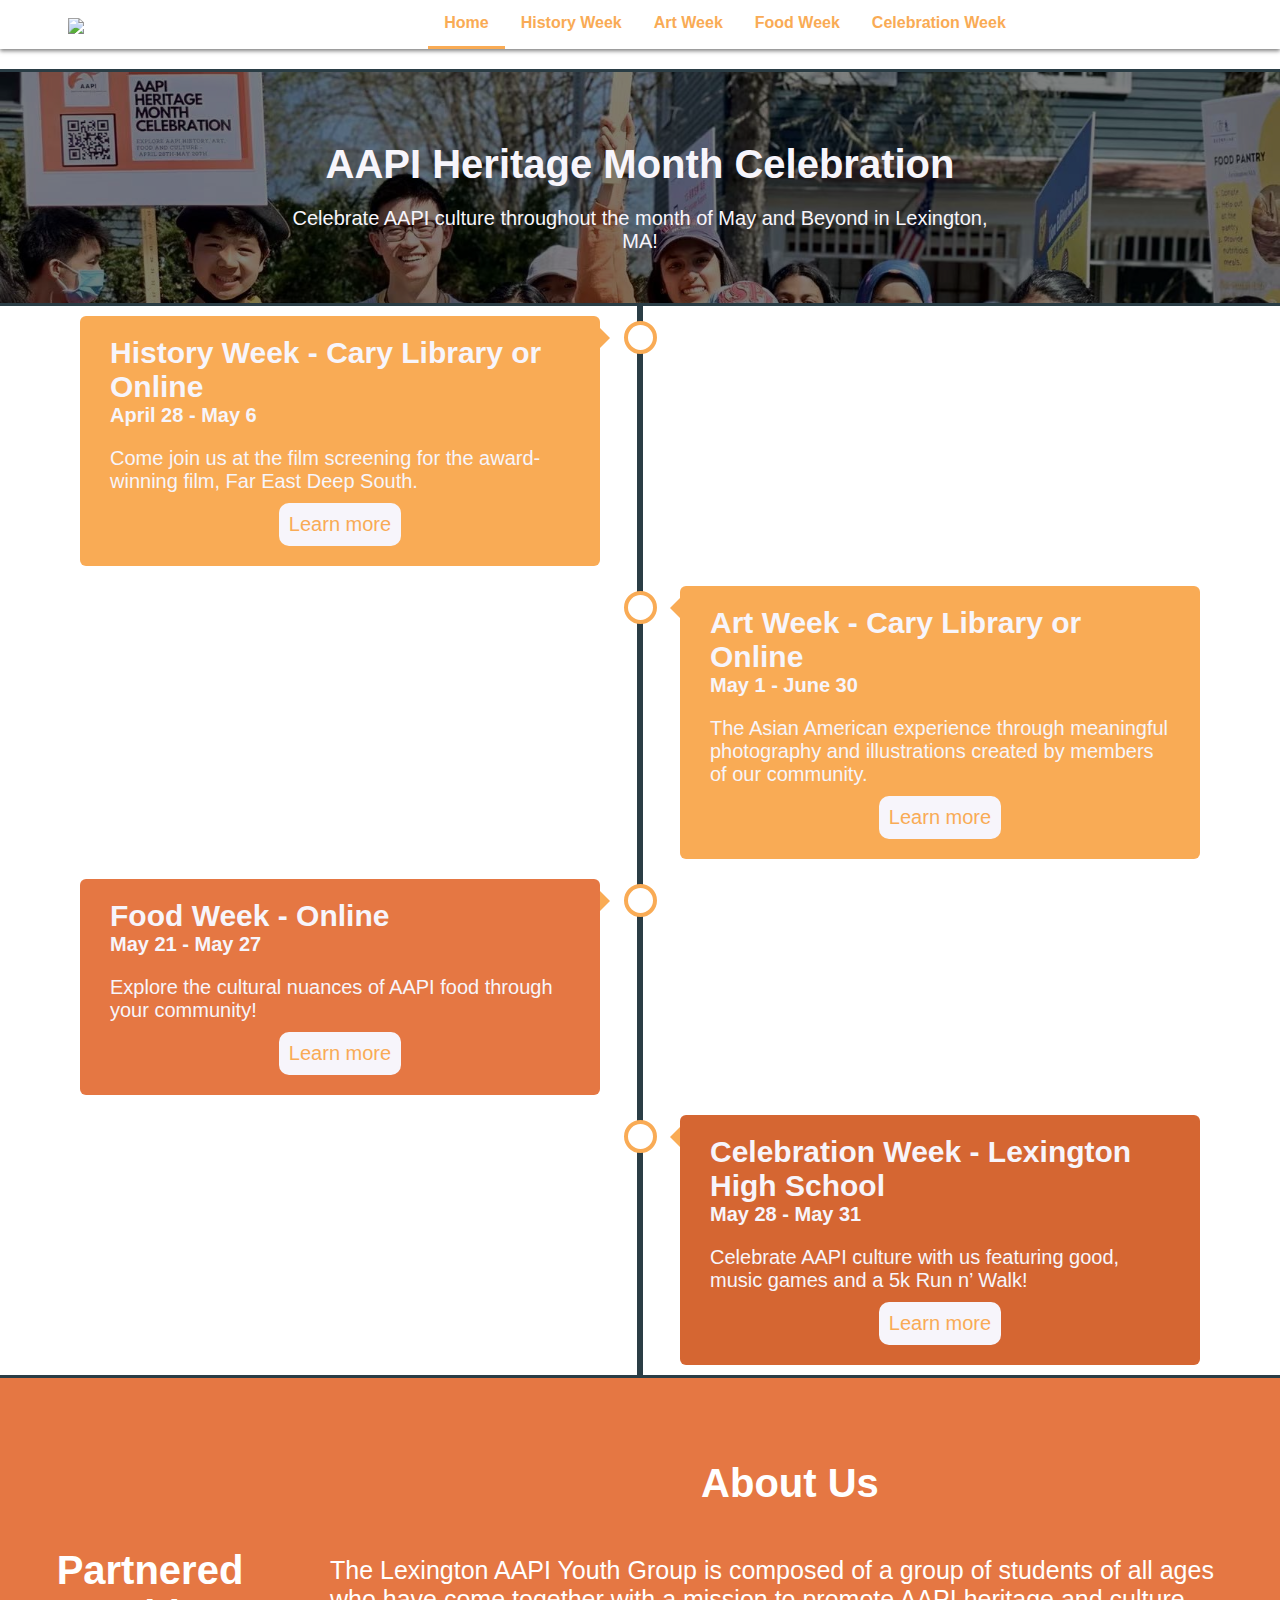
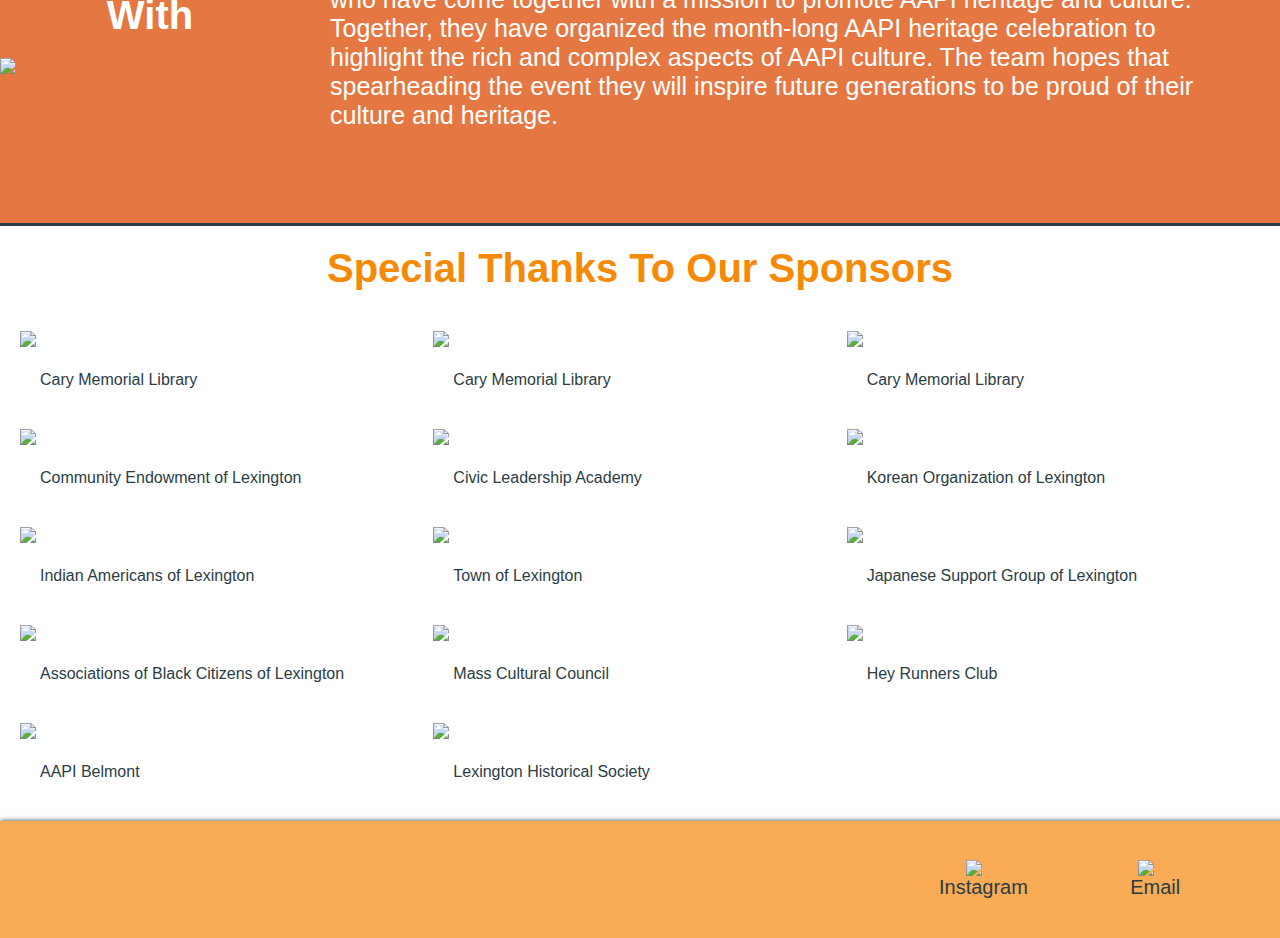
==== index.html @ ed6c02d0 "Start of cultural banner" ====
<!DOCTYPE html>
<html lang="en">
<head>
    <meta charset="UTF-8" />
    <meta http-equiv="X-UA-Compatible" content="IE=edge" />
    <meta name="viewport" content="width=device-width, initial-scale=1.0" />
    <link href="//fonts.googleapis.com/css?family=Lato:400,300,300italic,700,400italic,700italic&amp;subset=latin,latin-ext" rel="stylesheet" type="text/css">
    <link href='https://fonts.googleapis.com/css?family=Roboto' rel=’stylesheet’/>
    <link rel="icon" type="image/png" sizes="16x16" href="images/favicon.ico">
    <link rel="stylesheet" href="css/navbar.css" />
    <link rel="stylesheet" href="css/main.css" />
    <link rel="stylesheet" href="css/timeline.css" />
    <link rel="stylesheet" href="css/footer.css" />
    <link rel="stylesheet" href="css/root.css" />
    <title>AAPI Lexington Heritage</title>
</head>
<body>
    <!-- Navbar -->
    <div class="navbar_wrapper">
        <header class="navbar">
            <h3 class="navbar_title"><a href="index.html"><img src="images/logo.png" class="logo"></a></h3>
            <nav>
                <div class="mobile_icon container" onclick="openMobileMenu(this)">
                    <div class="bar1"></div>
                    <div class="bar2"></div>
                    <div class="bar3"></div>
                </div>
                
                <aside id="mobile_menu">
                    <div class="icon change" onclick="closeMobileMenu(this)">
                        <div class="bar1"></div>
                        <div class="bar2"></div>
                        <div class="bar3"></div>
                    </div>
                    <div class="mobile_wrapper">
                        <li class="active navbar_item navbar_link mobile_navbar_link">
                            <a href="index.html">Home</a>
                        </li>
                        <li class="navbar_item navbar_link mobile_navbar_link">
                            <a href="history_week.html">History Week</a>
                        </li>
                        <li class="navbar_item navbar_link mobile_navbar_link">
                            <a href="art_week.html">Art Week</a>
                        </li>
                        <li class="navbar_item navbar_link mobile_navbar_link">
                            <a href="food_week.html">Food Week</a>
                        </li>
                        <li class="navbar_item navbar_link mobile_navbar_link">
                            <a href="celebration_week.html">Celebration Week</a>
                        </li>
                </div>
                </aside>

                <ul class="navbar_links_list">
                    <li class="active navbar_item navbar_link">
                        <a href="index.html">Home</a>
                    </li>
                    <li class="navbar_item navbar_link">
                        <a href="history_week.html">History Week</a>
                    </li>
                    <li class="navbar_item navbar_link">
                        <a href="art_week.html">Art Week</a>
                    </li>
                    <li class="navbar_item navbar_link">
                        <a href="food_week.html">Food Week</a>
                    </li>
                    <li class="navbar_item navbar_link">
                        <a href="celebration_week.html">Celebration Week</a>
                    </li>
                </ul> 
            </nav>
        </header>
    </div>

    <!-- Main Title -->
    <div class="main_wrapper banner">
        <div class="background">
            <div class="main_blurb blurb">
                <h1 class="header">AAPI Heritage Month Celebration</h1>
                <p class="subheader">Celebrate AAPI culture throughout the month of May and Beyond in Lexington, MA!</p>
            </div>
        </div>
    </div>

    <!-- Timeline Section -->
    <div class = "body_wrapper wrapper">
        <div class="timeline">
            <div class="timeline_container left">
                <div class="content box_1">
                    <!-- <img src="./images/far_eat_deep_south.jpeg" width="100px" style="align-self: center;"> -->
                    <div class="timeline_header">
                        <h2>History Week - Cary Library or Online</h2>
                        <h4>April 28 - May 6</h4>
                    </div>
                    <p>Come join us at the film screening for the award-winning film, Far East Deep South.</p>
                    <a class="learn_more" href="history_week.html">Learn more</a>
                </div>
            </div>
            <div class="timeline_container right">
                <div class="content box_2">
                    <div class="timeline_header">
                        <h2>Art Week - Cary Library or Online</h2>
                        <h4>May 1 - June 30</h4>
                    </div>
                    <p>The Asian American experience through meaningful photography and illustrations created by members of our community.</p>
                    <a class="learn_more" href="art_week.html">Learn more</a>
                </div>
            </div>
            <div class="timeline_container left">
                <div class="content box_3">
                    <div class="timeline_header">
                        <h2>Food Week - Online</h2>
                        <h4>May 21 - May 27</h4>
                    </div>
                    <p>Explore the cultural nuances of AAPI food through your community!</p>
                    <a class="learn_more" href="food_week.html">Learn more</a>
                </div>
            </div>
            <div class="timeline_container right">
                <div class="content box_4">
                    <div class="timeline_header">
                        <h2>Celebration Week - Lexington High School</h2>
                        <h4>May 28 - May 31</h4>
                    </div>
                    <p>Celebrate AAPI culture with us featuring good, music games and a 5k Run n’ Walk!</p>
                    <a class="learn_more" href="celebration_week.html">Learn more</a>
                </div>
            </div>
        </div>
    </div>

    <!-- About Us -->
    <div class="about_row banner">
        <div class="summary_description_wrapper wrapper">
            <h1 class="header">Partnered With</h1>
            <img src="images/Sponsors/CAAL-logo.jpg" class="about_image">
        </div>
        <div class="full_width summary_description_wrapper wrapper">
            <h1 class="header">About Us</h1>
            <p class="about_description">
                The Lexington AAPI Youth Group is composed of a group of students of all ages who have come together with a mission to promote AAPI heritage and culture. 
                Together, they have organized the month-long AAPI heritage celebration to highlight the rich and complex aspects of AAPI culture. 
                The team hopes that spearheading the event they will inspire future generations to be proud of their culture and heritage.
            </p>
        </div>
    </div>

    <!-- Sponsors -->
    <div class="sponsor_row">
        <h1 class="header">Special Thanks To Our Sponsors</h1>
        <div class = "sponsors photo_wrapper wrapper">
            <div class="sponsor_wrapper">
                <img src="images/Sponsors/cary.png" style="width: 100px;" class="logo">
                <p class="sponsor_description">
                    Cary Memorial Library
                </p>
            </div>
            <div class="sponsor_wrapper">
                <img src="images/Sponsors/BCPA.jpg" style="width: 100px;" class="logo">
                <p class="sponsor_description">
                    Cary Memorial Library
                </p>
            </div>
            <div class="sponsor_wrapper">
                <img src="images/Sponsors/ASU.jpg" style="width: 100px;" class="logo">
                <p class="sponsor_description">
                    Cary Memorial Library
                </p>
            </div>
            <div class="sponsor_wrapper">
                <img src="images/Sponsors/CEL_Main_Horiz.png" style="width: 100px;" class="logo">
                <p class="sponsor_description">
                    Community Endowment of Lexington
                </p>
            </div>
            <div class="sponsor_wrapper">
                <img src="images/Sponsors/CLA logo.png" style="width: 100px;" class="logo">
                <p class="sponsor_description">
                    Civic Leadership Academy
                </p>
            </div>
            <div class="sponsor_wrapper">
                <img src="images/Sponsors/KOLex.jpg" style="width: 100px;" class="logo">
                <p class="sponsor_description">
                    Korean Organization of Lexington
                </p>
            </div>
            <div class="sponsor_wrapper">
                <img src="images/Sponsors/IAL.jpeg" style="width: 100px;" class="logo">
                <p class="sponsor_description">
                    Indian Americans of Lexington
                </p>
            </div>
            <div class="sponsor_wrapper">
                <img src="images/Sponsors/Town of Lexington.png" style="width: 100px;" class="logo">
                <p class="sponsor_description">
                    Town of Lexington
                </p>
            </div>
            <div class="sponsor_wrapper">
                <img src="images/Sponsors/JPLex.jpg" style="width: 100px;" class="logo">
                <p class="sponsor_description">
                    Japanese Support Group of Lexington
                </p>
            </div>
            <div class="sponsor_wrapper">
                <img src="images/Sponsors/ABL.jpg" style="width: 100px;" class="logo">
                <p class="sponsor_description">
                    Associations of Black Citizens of Lexington
                </p>
            </div>
            <div class="sponsor_wrapper">
                <img src="images/Sponsors/MCC_Logo.png" style="width: 100px;" class="logo">
                <p class="sponsor_description">
                    Mass Cultural Council
                </p>
            </div>
            <div class="sponsor_wrapper">
                <img src="images/Sponsors/Hey_Runners.jpg" style="width: 100px;" class="logo">
                <p class="sponsor_description">
                    Hey Runners Club
                </p>
            </div>
            <div class="sponsor_wrapper">
                <img src="images/Sponsors/Belmont_AAPI.png" style="width: 100px;" class="logo">
                <p class="sponsor_description">
                    AAPI Belmont
                </p>
            </div>
            <div class="sponsor_wrapper">
                <img src="images/Sponsors/Lex_Historical_Society.png" style="width: 100px;" class="logo">
                <p class="sponsor_description">
                    Lexington Historical Society
                </p>
            </div>
        </div>
    </div>

    <!-- Footer -->
    <div class="footer">
        <a href="mailto:aapi2022lexington@gmail.com" target="__blank" class="footer_link email">
            <img src="images/Footer/email.png" style="width: 35px;" class="logo">
            <p class="subheader">Email</p>
        </a>
        <a href="https://www.instagram.com/aapiheritagemonthcelebration/" target="__blank" class="footer_link instagram">
            <img src="images/Footer/instagram.png" style="width: 35px;" class="logo">
            <p class="subheader">Instagram</p>
        </a>
        <p></p>
    </div>

    <p hidden>
        <script type="text/javascript" id="clustrmaps" src="//clustrmaps.com/map_v2.js?d=5m720Sv1Zh-HLRKKQpik4gZkCFPe6Sa7ff13-BRKMBs&cl=ffffff&w=a"></script>
    </p>
</body>
<script>
    function openMobileMenu(x) {
        document.getElementById("mobile_menu").style.opacity = 100;
        document.getElementById("mobile_menu").style.top = 0;
    }

    function closeMobileMenu(x) {
        document.getElementById("mobile_menu").style.opacity = 0;
        document.getElementById("mobile_menu").style.top = "-100%";
    }
</script>
</html>
---- css/navbar.css ----
.clustrmaps-map-control {
    display: none;
}

/* General Formatting */
* {
    margin: 0;
    padding: 0;
    box-sizing: border-box;
    font-family: 'Roboto', sans-serif;
}
a {
    text-decoration: none;
}
li {
    list-style: none;
}

/* Navbar CSS */
.navbar_wrapper {
    display: grid;
    width: 100%;
    grid-template-columns: 1fr 20fr 1fr;
    background-color: white;
    box-shadow: 0 2px 4px 0 rgba(0, 0, 0, 0.5);
    
    margin-bottom: 20px;
}

.navbar {
    position: relative;
    grid-column: 2;
    display: flex;
    flex-direction: row;
    justify-content: space-between;
    align-items: center;
    
    box-sizing: content-box;
    padding: 0;
    text-align: center;
    width: 100%;   
}

.navbar_links_list {
    display: block;
    list-style-type: none;
}
.navbar_link {
    display: inline-block;
    padding: 0px 20px;
}
.navbar_link a {
    transition: all 0.3s ease 0s;

    float: left;
    color: var(--orange_2);
    text-align: center;
    padding: 14px 16px;
    text-decoration: none;
    font-size: 1em;
    font-weight: bold;
}
.navbar_link a:hover {
    color: var(--logo_orange);
    text-decoration: underline;
    font-size: 1.01em;
}
.active a {
    border-bottom: 3px solid var(--orange_2);
    font-weight: bolder;
}

.navbar_item {
    display: inline;
}
.navbar_title {
    display: inline-block;
    margin-bottom: 0;
    font-size: 4ch;
    font-weight: 300;
    font-size: 1.75em;

    cursor: pointer;

    color: #003459;
}
.logo {
    width: var(--logo_size);
    /* height: var(--logo_size); */
}
.navbar_title a {
    text-decoration: none;
    color: var(--text_color);
    align-self: center;
    margin-left: 10px;
}

/* Creating Mobile Menu UI */
#mobile_menu {
    display: grid;
    justify-content: center;
    align-items: center;
    position: fixed;
    z-index: 998;
    width: 100%;
    min-height: 100%;
    background: var(--logo_orange);
    top: 0;
    left: 0;
    transition: 0.3s ease-in-out;

    opacity: 0;
    top: -100%;
}
.mobile_wrapper {
    display: flex;
    flex-direction: column;
}
.mobile_navbar_link a {
    color: var(--white);
    width: 100%;

    font-size: 1.5em;
    font-weight: 400;
    text-align: center;

    margin-top: 20px;
    margin-bottom: 20px;
}
.mobile_navbar_link a:hover {
    color: var(--orange_3);
    font-size: 1.52em;
}

.icon {
    position: absolute;
    top: 1.2rem;
    right: 1.5rem;
    background: transparent;
    font-size: 2rem;
    cursor: pointer;
    outline: none;
}
.nav {
    box-shadow: 0 2px 4px 0 rgba(0,0,0,.2);
  }
/* Creating mobile menu button UI */
.mobile_icon {
    display: none;
    z-index: 999;
}
.container {
    display: inline-block;
    cursor: pointer;
}
  
.bar1, .bar2, .bar3 {
    width: 35px;
    height: 5px;
    background-color: var(--dark);
    margin: 6px 0;
    transition: 0.4s;
}
  
.change .bar1 {
    -webkit-transform: rotate(-45deg) translate(-9px, 6px);
    transform: rotate(-45deg) translate(-9px, 6px);
}
  
.change .bar2 {opacity: 0;}
  
.change .bar3 {
    -webkit-transform: rotate(45deg) translate(-8px, -8px);
    transform: rotate(45deg) translate(-8px, -8px);
}

@media (min-width: 1051px) {
    .mobile_icon {
        display: none;
        position: absolute;
        top: 0;
        right: 0;
        transform: translate(-100%, 60%);
        font-size: 1.8rem;
        cursor: pointer;
    }
    #mobile_menu {
        display: none;
    }
}

@media (max-width: 1050px) {
    .navbar_links_list {
        display: none;
    }

    #mobile_menu {
        display: grid;
    }

    .navbar_title {
        font-size: 3ch;
    }
    .navbar {
        width: auto;
    }
}
---- css/main.css ----
.header {
    margin: 20px;
    text-align: center;
    font-size: var(--title_text);
}
.subheader {
    font-size: var(--subtitle_text);
}
.full_width {
    width: 100%;
}
.description {
    margin: 10px;
}
.blurb {
    grid-column: 2;
    padding: 50px;
    max-width: 800px;
    justify-self: center;
}
.banner {
    background-color: var(--logo_orange_2);
    border-top: 3px solid var(--dark);
    border-bottom: 3px solid var(--dark);
}

/* Main Body Information */
.main_wrapper {
    background-image: url('../images/parade.jpg');
    background-position: center center;
    background-repeat: no-repeat;
    background-attachment: fixed;
    background-size: cover;
}
.background {
    width: 100%;

    display: grid;
    grid-template-columns: 1fr 90%1fr;

    background-color: rgba(0, 0, 0, 0.5);
}
.main_blurb {
    color: var(--light);
    text-align: center;
    border-radius: 20px;
}
.main_image {
    grid-column: 2/3;
    max-width: 200px;
    max-height: fit-content;
    align-self: center;
}
.body_wrapper{
    background-image:url('./images/home_background.jpg');
    background-size: cover;
    font-size: 20px;
    grid-column: 2 / 4;
    width:100%;
}
@media screen and (max-width: 650px) {
    .main_wrapper {
        display: flex;
    }
    .main_blurb {
        font-size: 10px;
    }
    .blurb {
        padding: 10px;
        justify-self: center;
    }
}

/* About Us Section */
.about_row {
    display: flex;
    flex-direction: row;

    color: white;
}
.opacity_wrapper{
    width: 100%;
    background-color: rgba(255, 255, 255, 0.8);
}
.photo_wrapper{
    float:left;
    background-position: center;
    background-repeat: no-repeat;
    background-attachment:fixed;
    background-size:contain;
}
.summary_description_wrapper {
    display: flex;
    flex-direction: column;
    justify-content: center;

    min-height: 445px;
    align-items: center;
}
.about_description {
    font-size: 25px;
    margin: 30px;
}
.partnered_row {
    display: flex;
    flex-direction: row;
    justify-content: center;
}

/* Sponsor Section */
.sponsor_row {
    display: flex;
    flex-direction: column;
    color: var(--orange_1);
}
.sponsors {
    width: 100%;
    max-width: none;
    max-height: none;

    display: grid;
    grid-template-columns: 1fr 1fr 1fr;
    row-gap: 20px;
    padding: 20px;
}
.logo {
    justify-self: center;
    align-self: center;
}
.sponsor_description {
    margin: 20px;
    color: var(--dark);
}

.about_image {
    justify-self: center;
    width: 300px;
}

@media screen and (max-width: 850px) {
    .about_row {
        flex-direction: column;
    }
    .about_image {
        width: 80%;
    }
}
@media screen and (max-width: 650px) {
    .main_wrapper {
        display: flex;
        flex-direction: column;
    }
    .row_2 {
        flex-direction: column;
    }
    .sponsors {
        grid-template-columns: 1fr 1fr;
    }
}
---- css/timeline.css ----
/* Create timeline */
.timeline {
    position: relative;
    max-width: 1200px;
    margin: 0 auto;
    
}
.timeline::after {
    content: '';
    position: absolute;
    width: 6px;
    background-color: var(--dark);
    top: 0;
    bottom: 0;
    left: 50%;
    margin-left: -3px;
}
.timeline_container {
    padding: 10px 40px;
    position: relative;
    background-color: inherit;
    width: 50%;

    display: flex;
    flex-direction: row;
}
/* .timeline_img {
    width: ;
} */
.timeline_container::after {
    content: '';
    position: absolute;
    width: 25px;
    height: 25px;
    right: -17px;
    background-color: white;
    border: 4px solid var(--orange_2);
    top: 15px;
    border-radius: 50%;
    z-index: 1;
}
.timeline_container a:hover {
    color: var(--orange_1);
    text-decoration: underline;
    font-size: 1.01em;
}
.timeline_header {
    margin-bottom: 20px;
}

/* Placement of the contianer */
.left {
    left: 0;
}
.right {
    left: 50%;
}
.left::before {
    content: " ";
    height: 0;
    position: absolute;
    top: 22px;
    width: 0;
    z-index: 1;
    right: 30px;
    border: medium solid var(--orange_2);
    border-width: 10px 0 10px 10px;
    border-color: transparent transparent transparent var(--orange_2);
}
.right::before {
    content: " ";
    height: 0;
    position: absolute;
    top: 22px;
    width: 0;
    z-index: 1;
    left: 30px;
    border: medium solid var(--orange_2);
    border-width: 10px 10px 10px 0;
    border-color: transparent var(--orange_2) transparent transparent;
}
.right::after {
    left: -16px;
}

.content {
    display: flex;
    flex-direction: column;

    padding: 20px 30px;

    color: var(--light);

    position: relative;
    border-radius: 6px;
}
.learn_more {
    text-decoration: none;
    background-color: var(--light);
    color: var(--orange_2);
    
    margin-top: 10px;
    padding: 10px;
    border-radius: 10px;

    align-self: center;
    cursor: pointer;
}

/* Specific looks for each box */
.box_1 {
    background-color: rgba(249, 171, 85, 1);
}
.box_2 {
    background-color: var(--orange_2);
}
.box_3 {
    background-color: var(--logo_orange_2);
}
.box_4 {
    background-color: var(--logo_orange);
}

@media screen and (max-width: 650px) {
    /* Place the timelime to the left */
    .timeline::after {
        left: 31px;
    }
    
    /* Full-width containers */
    .timeline_container {
        width: 100%;
        padding-left: 70px;
        padding-right: 25px;
    }
    
    /* Make sure that all arrows are pointing leftwards */
    .timeline_container::before {
        left: 60px;
        border: medium solid var(--orange_2);
        border-width: 10px 10px 10px 0;
        border-color: transparent var(--orange_2) transparent transparent;
    }
  
    /* Make sure all circles are at the same spot */
    .left::after, .right::after {
        left: 15px;
    }
    
    /* Make all right containers behave like the left ones */
    .right {
        left: 0%;
    }
}
---- css/footer.css ----
.footer {
    display: grid;
    grid-template-columns: 5fr 1fr 1fr;

    box-shadow: 5px 5px 5px 5px var(--dark);

    padding: 39px;
    background-color: var(--orange_2);
}

.instagram {
    grid-column: 2/3;
    grid-row: 1;
}
.email {
    grid-column: 3/4;
    grid-row: 1;
}
.footer_link {
    display: flex;
    flex-direction: column;
    justify-content: center;
    align-items: center;

    text-decoration: none;
    color: var(--dark);
}

@media screen and (max-width: 650px) {
    .footer {
        flex-direction: column;
    }
}
---- css/root.css ----
:root {
    --white: white;
    --light: #F7F5FB;
    --dark: #2A3D45;
    --logo_orange: #D56632;
    --logo_orange_2: #E57743;
    --orange_1: #F58A07;
    --orange_2: #F9AB55;
    --orange_3: #ffeed4;
    --light-purple: #a99ae0;
    --seafoam: #80c8cb;
    --blue1: #8bbed6;
    --purple1: #6c49ad;
    --yellow1: #f5f3ad;
    --meat: #e9d1b7;

    --text_color: var(--orange_2);
    --text_color_hover: var(--orange_1);

    --text_color_2: var(--white);

    --title_text: 40px;
    --subtitle_text: 20px;
    --lg_text: 30px;
    --med_text: 25px;
    --small_text: 15px;
    
    --img_height: 435px; 

    --logo_size: 150px;
}
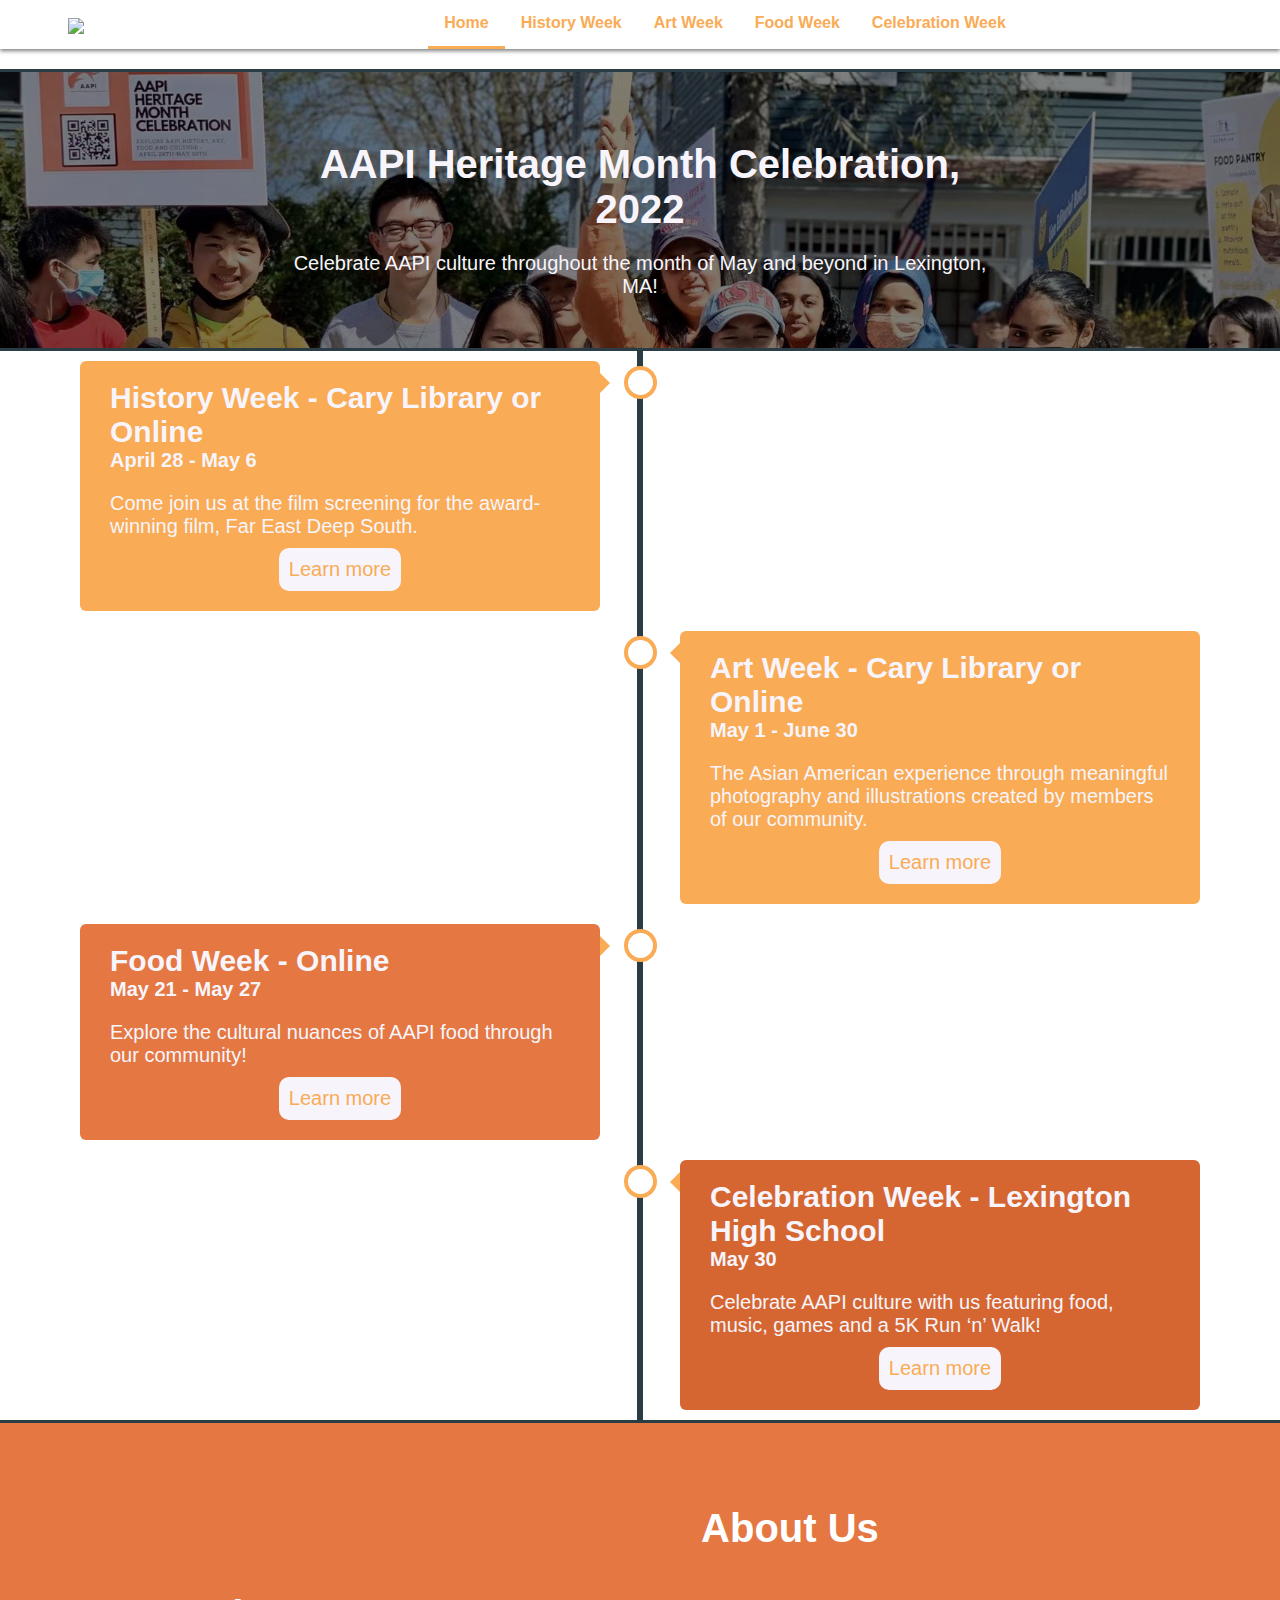
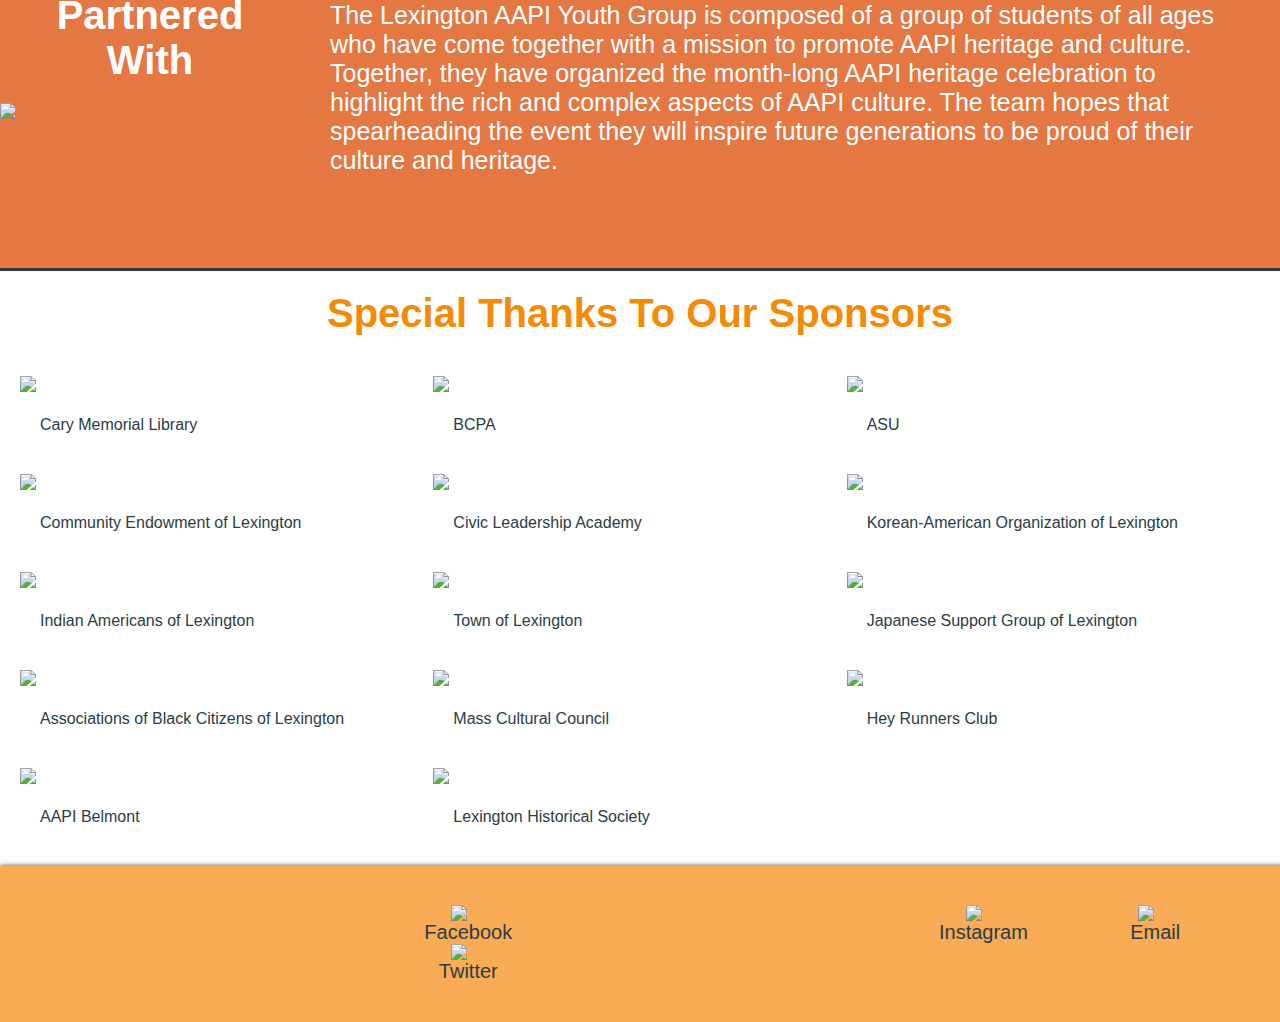
==== commit cf135423: "6/8/2022 Main page changes" ====
--- a/index.html
+++ b/index.html
@@ -76,8 +76,8 @@
     <div class="main_wrapper banner">
         <div class="background">
             <div class="main_blurb blurb">
-                <h1 class="header">AAPI Heritage Month Celebration</h1>
-                <p class="subheader">Celebrate AAPI culture throughout the month of May and Beyond in Lexington, MA!</p>
+                <h1 class="header">AAPI Heritage Month Celebration, 2022</h1>
+                <p class="subheader">Celebrate AAPI culture throughout the month of May and beyond in Lexington, MA!</p>
             </div>
         </div>
     </div>
@@ -112,7 +112,7 @@
                         <h2>Food Week - Online</h2>
                         <h4>May 21 - May 27</h4>
                     </div>
-                    <p>Explore the cultural nuances of AAPI food through your community!</p>
+                    <p>Explore the cultural nuances of AAPI food through our community!</p>
                     <a class="learn_more" href="food_week.html">Learn more</a>
                 </div>
             </div>
@@ -120,9 +120,9 @@
                 <div class="content box_4">
                     <div class="timeline_header">
                         <h2>Celebration Week - Lexington High School</h2>
-                        <h4>May 28 - May 31</h4>
-                    </div>
-                    <p>Celebrate AAPI culture with us featuring good, music games and a 5k Run n’ Walk!</p>
+                        <h4>May 30</h4>
+                    </div>
+                    <p>Celebrate AAPI culture with us featuring food, music, games and a 5K Run ‘n’ Walk!</p>
                     <a class="learn_more" href="celebration_week.html">Learn more</a>
                 </div>
             </div>
@@ -158,13 +158,13 @@
             <div class="sponsor_wrapper">
                 <img src="images/Sponsors/BCPA.jpg" style="width: 100px;" class="logo">
                 <p class="sponsor_description">
-                    Cary Memorial Library
+                    BCPA
                 </p>
             </div>
             <div class="sponsor_wrapper">
                 <img src="images/Sponsors/ASU.jpg" style="width: 100px;" class="logo">
                 <p class="sponsor_description">
-                    Cary Memorial Library
+                    ASU
                 </p>
             </div>
             <div class="sponsor_wrapper">
@@ -182,7 +182,7 @@
             <div class="sponsor_wrapper">
                 <img src="images/Sponsors/KOLex.jpg" style="width: 100px;" class="logo">
                 <p class="sponsor_description">
-                    Korean Organization of Lexington
+                    Korean-American Organization of Lexington
                 </p>
             </div>
             <div class="sponsor_wrapper">
@@ -238,15 +238,22 @@
 
     <!-- Footer -->
     <div class="footer">
+        <a href="https://www.instagram.com/aapiheritagemonthcelebration/" target="__blank" class="footer_link instagram">
+            <img src="images/Footer/instagram.png" style="width: 35px;" class="logo">
+            <p class="subheader">Instagram</p>
+        </a>
+        <a href="https://www.instagram.com/aapiheritagemonthcelebration/" target="__blank" class="footer_link facebook">
+            <img src="images/Footer/facebook.png" style="width: 35px;" class="logo">
+            <p class="subheader">Facebook</p>
+        </a>
+        <a href="https://www.instagram.com/aapiheritagemonthcelebration/" target="__blank" class="footer_link twitter">
+            <img src="images/Footer/twitter-sign.png" style="width: 35px;" class="logo">
+            <p class="subheader">Twitter</p>
+        </a>
         <a href="mailto:aapi2022lexington@gmail.com" target="__blank" class="footer_link email">
             <img src="images/Footer/email.png" style="width: 35px;" class="logo">
             <p class="subheader">Email</p>
         </a>
-        <a href="https://www.instagram.com/aapiheritagemonthcelebration/" target="__blank" class="footer_link instagram">
-            <img src="images/Footer/instagram.png" style="width: 35px;" class="logo">
-            <p class="subheader">Instagram</p>
-        </a>
-        <p></p>
     </div>
 
     <p hidden>
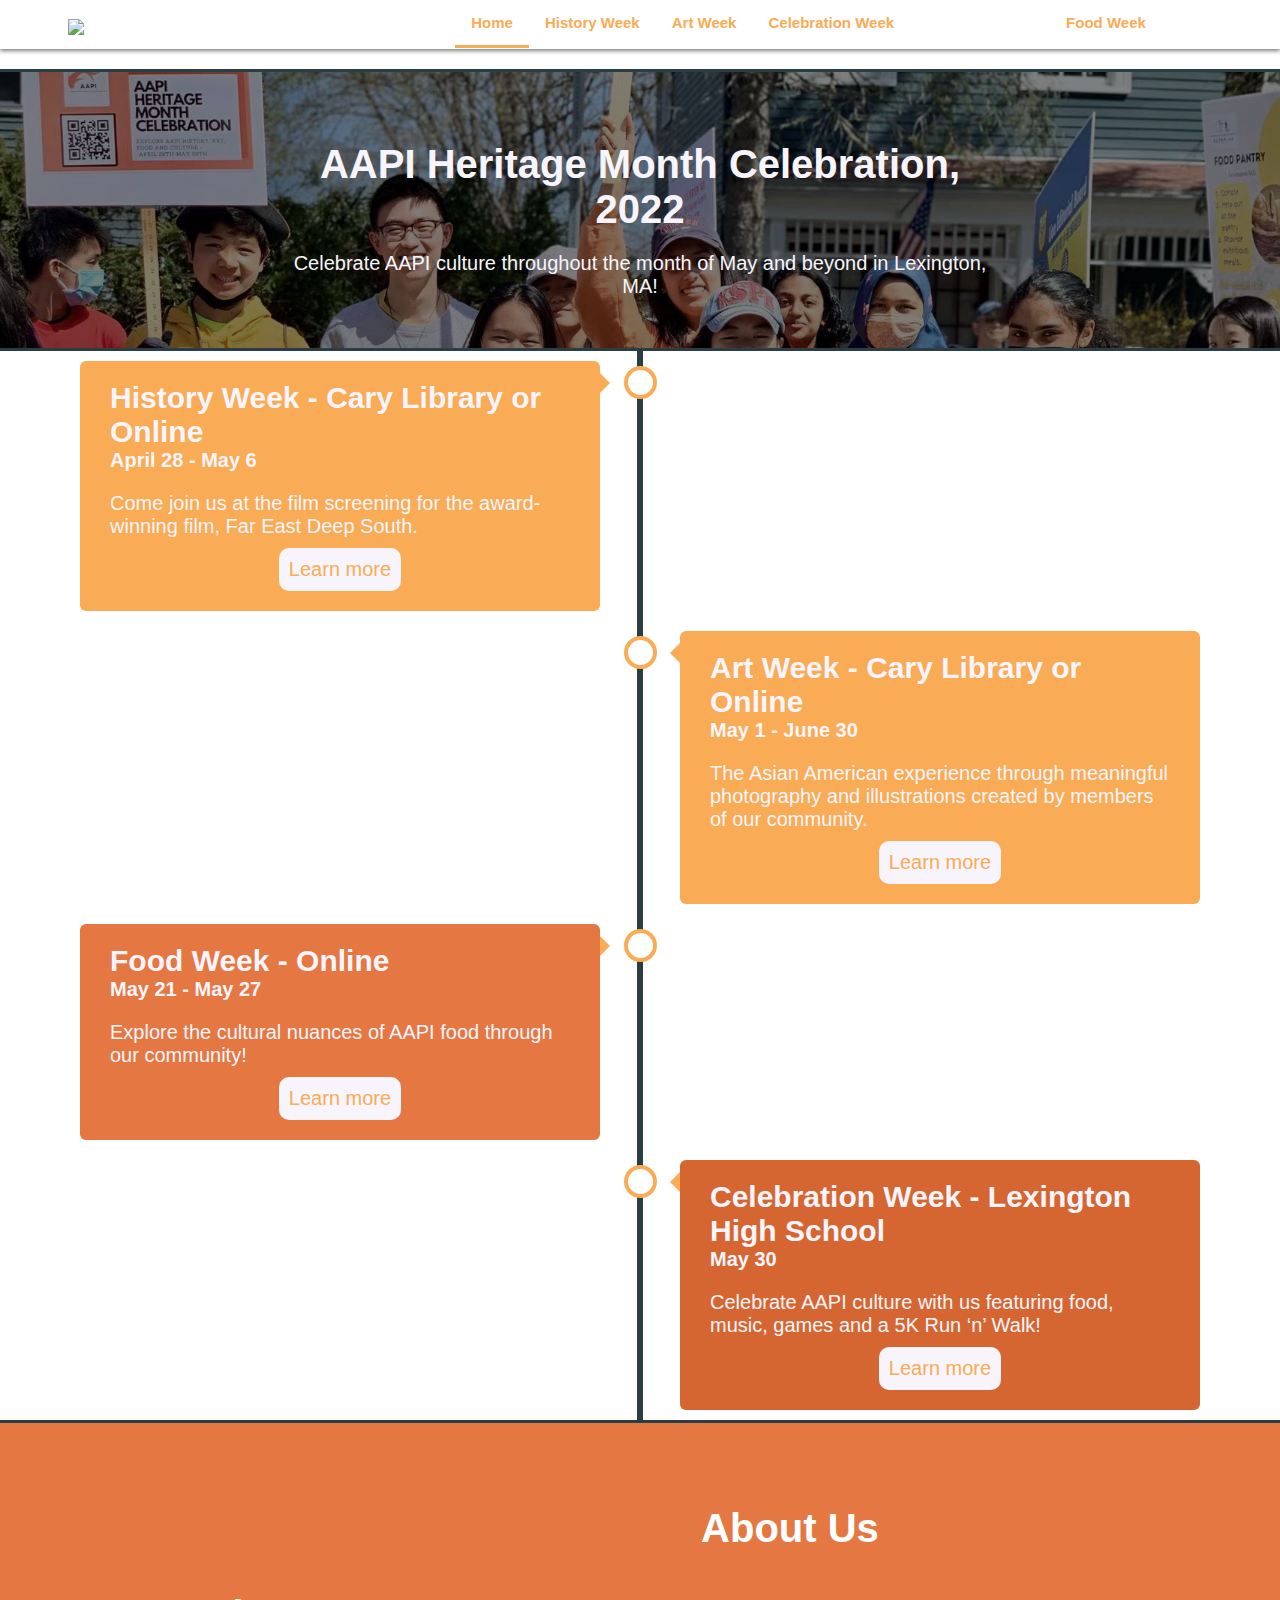
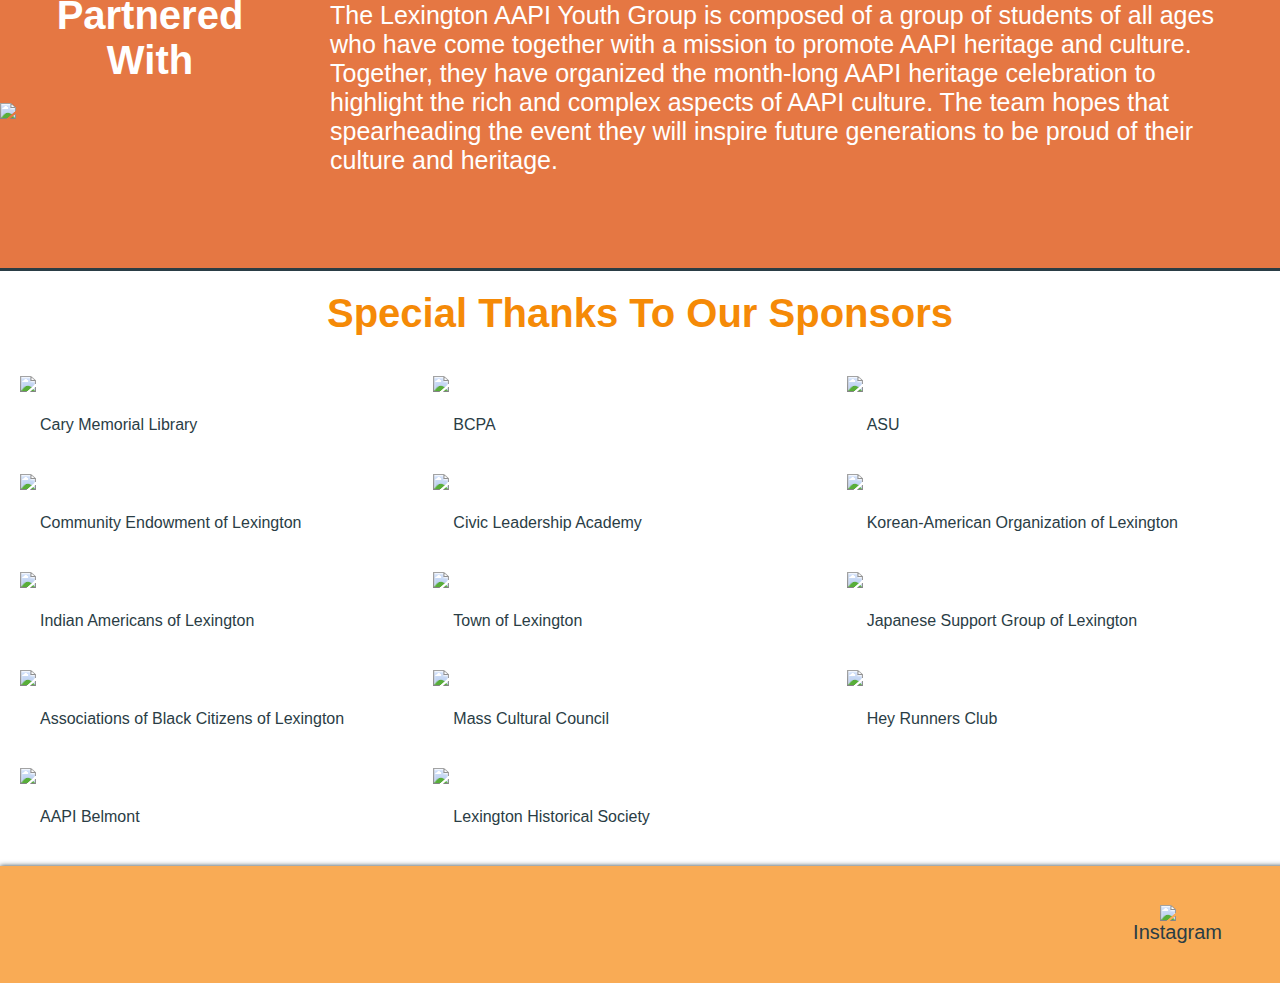
==== commit 5995a7df: "Adding dropdown" ====
--- a/index.html
+++ b/index.html
@@ -62,7 +62,13 @@
                         <a href="art_week.html">Art Week</a>
                     </li>
                     <li class="navbar_item navbar_link">
-                        <a href="food_week.html">Food Week</a>
+                        <div class="dropdown">
+                            <a href="food_week.html">Food Week</a>
+                            <div class="dropdown-content">
+                                <a href="#">Food Panel Discussion</a>
+                                <a href="#">Cookbook</a>
+                            </div>
+                        </div>
                     </li>
                     <li class="navbar_item navbar_link">
                         <a href="celebration_week.html">Celebration Week</a>
@@ -241,18 +247,6 @@
         <a href="https://www.instagram.com/aapiheritagemonthcelebration/" target="__blank" class="footer_link instagram">
             <img src="images/Footer/instagram.png" style="width: 35px;" class="logo">
             <p class="subheader">Instagram</p>
-        </a>
-        <a href="https://www.instagram.com/aapiheritagemonthcelebration/" target="__blank" class="footer_link facebook">
-            <img src="images/Footer/facebook.png" style="width: 35px;" class="logo">
-            <p class="subheader">Facebook</p>
-        </a>
-        <a href="https://www.instagram.com/aapiheritagemonthcelebration/" target="__blank" class="footer_link twitter">
-            <img src="images/Footer/twitter-sign.png" style="width: 35px;" class="logo">
-            <p class="subheader">Twitter</p>
-        </a>
-        <a href="mailto:aapi2022lexington@gmail.com" target="__blank" class="footer_link email">
-            <img src="images/Footer/email.png" style="width: 35px;" class="logo">
-            <p class="subheader">Email</p>
         </a>
     </div>
 
--- a/css/navbar.css
+++ b/css/navbar.css
@@ -57,13 +57,13 @@
     text-align: center;
     padding: 14px 16px;
     text-decoration: none;
-    font-size: 1em;
+    font-size: var(--small_text);
     font-weight: bold;
 }
 .navbar_link a:hover {
     color: var(--logo_orange);
     text-decoration: underline;
-    font-size: 1.01em;
+    font-size: 15.5px;
 }
 .active a {
     border-bottom: 3px solid var(--orange_2);
@@ -76,9 +76,8 @@
 .navbar_title {
     display: inline-block;
     margin-bottom: 0;
-    font-size: 4ch;
     font-weight: 300;
-    font-size: 1.75em;
+    font-size: var(--lg_text);
 
     cursor: pointer;
 
@@ -94,6 +93,21 @@
     align-self: center;
     margin-left: 10px;
 }
+
+/* Creating a dropdown menu */
+.dropdown {
+    position: relative;
+    display: inline-block;
+}
+.dropdown-content {
+    display: none;
+    position: absolute;
+    background-color: #f1f1f1;
+    min-width: 160px;
+    box-shadow: 0px 8px 16px 0px rgba(0,0,0,0.2);
+    z-index: 1;
+}
+.dropdown:hover .dropdown-content {display: block;}
 
 /* Creating Mobile Menu UI */
 #mobile_menu {
@@ -120,7 +134,7 @@
     color: var(--white);
     width: 100%;
 
-    font-size: 1.5em;
+    font-size: var(--med_text);
     font-weight: 400;
     text-align: center;
 
@@ -129,7 +143,7 @@
 }
 .mobile_navbar_link a:hover {
     color: var(--orange_3);
-    font-size: 1.52em;
+    font-size: 27px;
 }
 
 .icon {
@@ -137,7 +151,6 @@
     top: 1.2rem;
     right: 1.5rem;
     background: transparent;
-    font-size: 2rem;
     cursor: pointer;
     outline: none;
 }
@@ -181,7 +194,6 @@
         top: 0;
         right: 0;
         transform: translate(-100%, 60%);
-        font-size: 1.8rem;
         cursor: pointer;
     }
     #mobile_menu {
@@ -199,7 +211,7 @@
     }
 
     .navbar_title {
-        font-size: 3ch;
+        font-size: 12px;
     }
     .navbar {
         width: auto;
--- a/css/footer.css
+++ b/css/footer.css
@@ -1,6 +1,7 @@
 .footer {
     display: grid;
-    grid-template-columns: 5fr 1fr 1fr;
+    grid-template-columns: 5fr 1fr 1fr 1fr 1fr;
+    grid-gap: 15px;
 
     box-shadow: 5px 5px 5px 5px var(--dark);
 
@@ -9,11 +10,7 @@
 }
 
 .instagram {
-    grid-column: 2/3;
-    grid-row: 1;
-}
-.email {
-    grid-column: 3/4;
+    grid-column: 5/6;
     grid-row: 1;
 }
 .footer_link {
@@ -28,6 +25,11 @@
 
 @media screen and (max-width: 650px) {
     .footer {
-        flex-direction: column;
+        grid-template-columns: 1fr 1fr;
+    }
+    
+    .instagram {
+        grid-column: 2/3;
+        grid-row: auto;
     }
 }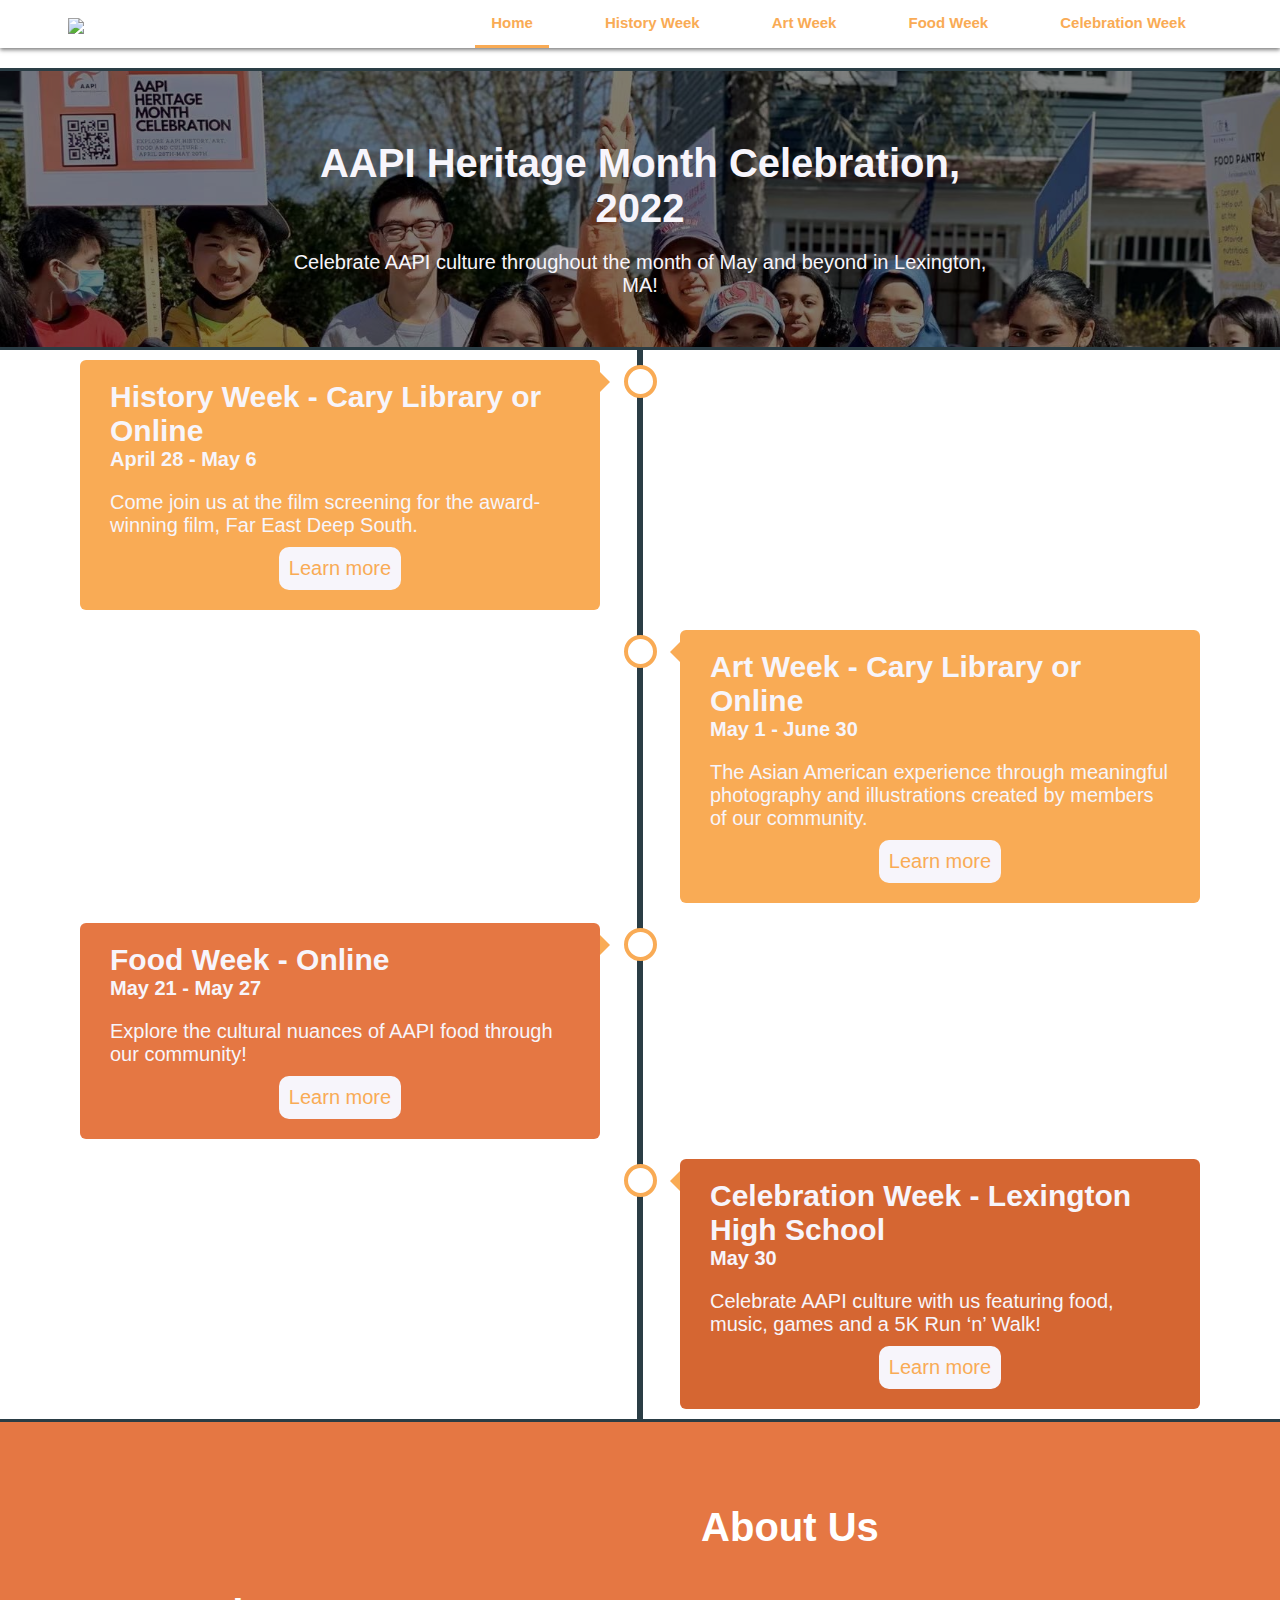
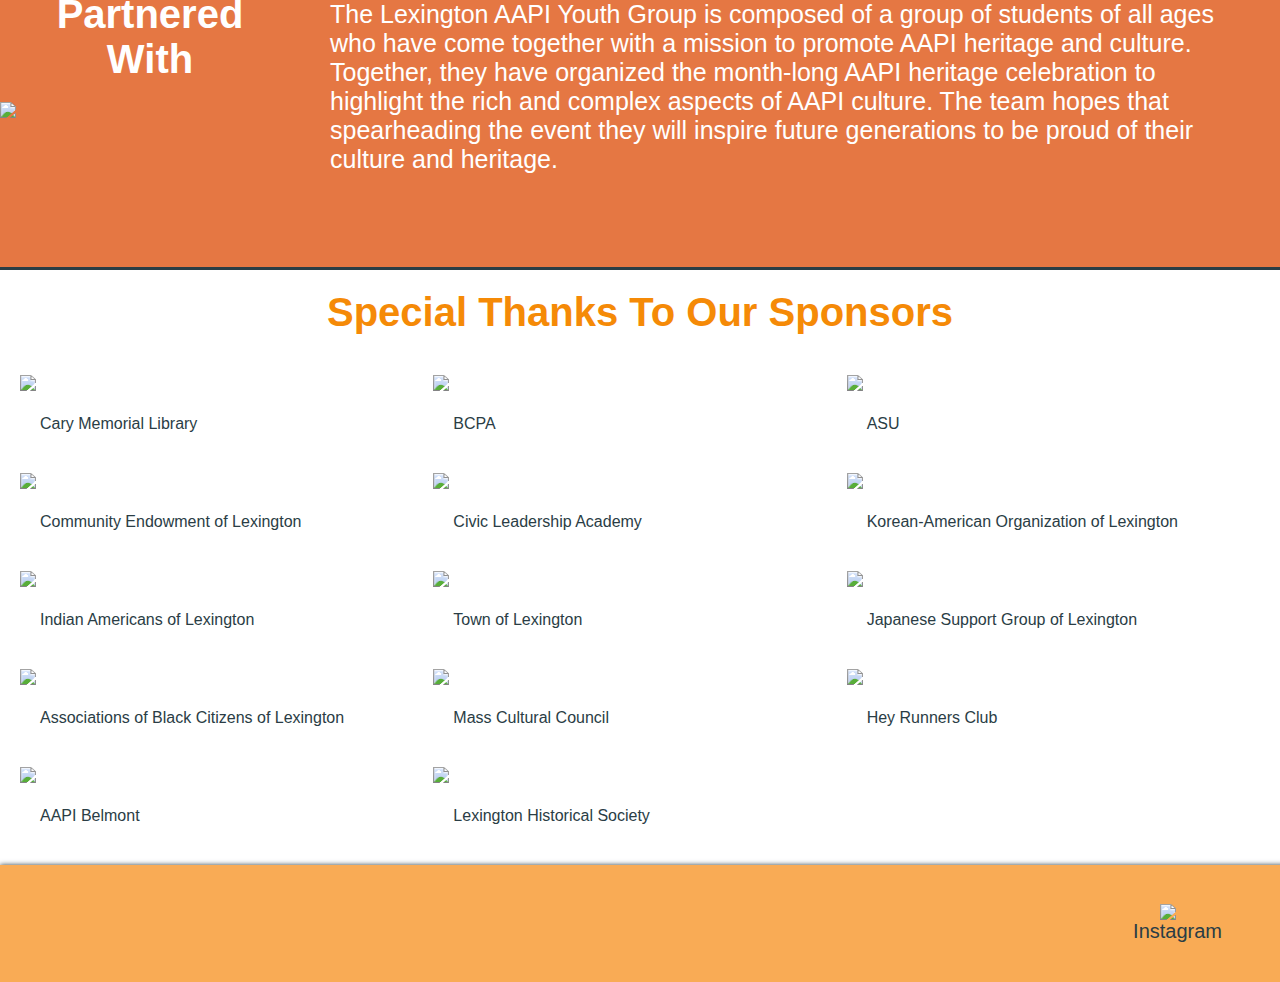
==== commit 0dc43d3f: "Changes to navigation" ====
--- a/index.html
+++ b/index.html
@@ -62,13 +62,7 @@
                         <a href="art_week.html">Art Week</a>
                     </li>
                     <li class="navbar_item navbar_link">
-                        <div class="dropdown">
-                            <a href="food_week.html">Food Week</a>
-                            <div class="dropdown-content">
-                                <a href="#">Food Panel Discussion</a>
-                                <a href="#">Cookbook</a>
-                            </div>
-                        </div>
+                        <a href="food_week.html">Food Week</a>
                     </li>
                     <li class="navbar_item navbar_link">
                         <a href="celebration_week.html">Celebration Week</a>
@@ -254,15 +248,5 @@
         <script type="text/javascript" id="clustrmaps" src="//clustrmaps.com/map_v2.js?d=5m720Sv1Zh-HLRKKQpik4gZkCFPe6Sa7ff13-BRKMBs&cl=ffffff&w=a"></script>
     </p>
 </body>
-<script>
-    function openMobileMenu(x) {
-        document.getElementById("mobile_menu").style.opacity = 100;
-        document.getElementById("mobile_menu").style.top = 0;
-    }
-
-    function closeMobileMenu(x) {
-        document.getElementById("mobile_menu").style.opacity = 0;
-        document.getElementById("mobile_menu").style.top = "-100%";
-    }
-</script>
+<script type='text/javascript' src='navigation.js'></script>
 </html>
--- a/css/navbar.css
+++ b/css/navbar.css
@@ -42,7 +42,8 @@
 }
 
 .navbar_links_list {
-    display: block;
+    display: flex;
+    flex-direction: row;
     list-style-type: none;
 }
 .navbar_link {
@@ -85,7 +86,6 @@
 }
 .logo {
     width: var(--logo_size);
-    /* height: var(--logo_size); */
 }
 .navbar_title a {
     text-decoration: none;
@@ -106,6 +106,7 @@
     min-width: 160px;
     box-shadow: 0px 8px 16px 0px rgba(0,0,0,0.2);
     z-index: 1;
+    top: 100%;
 }
 .dropdown:hover .dropdown-content {display: block;}
 
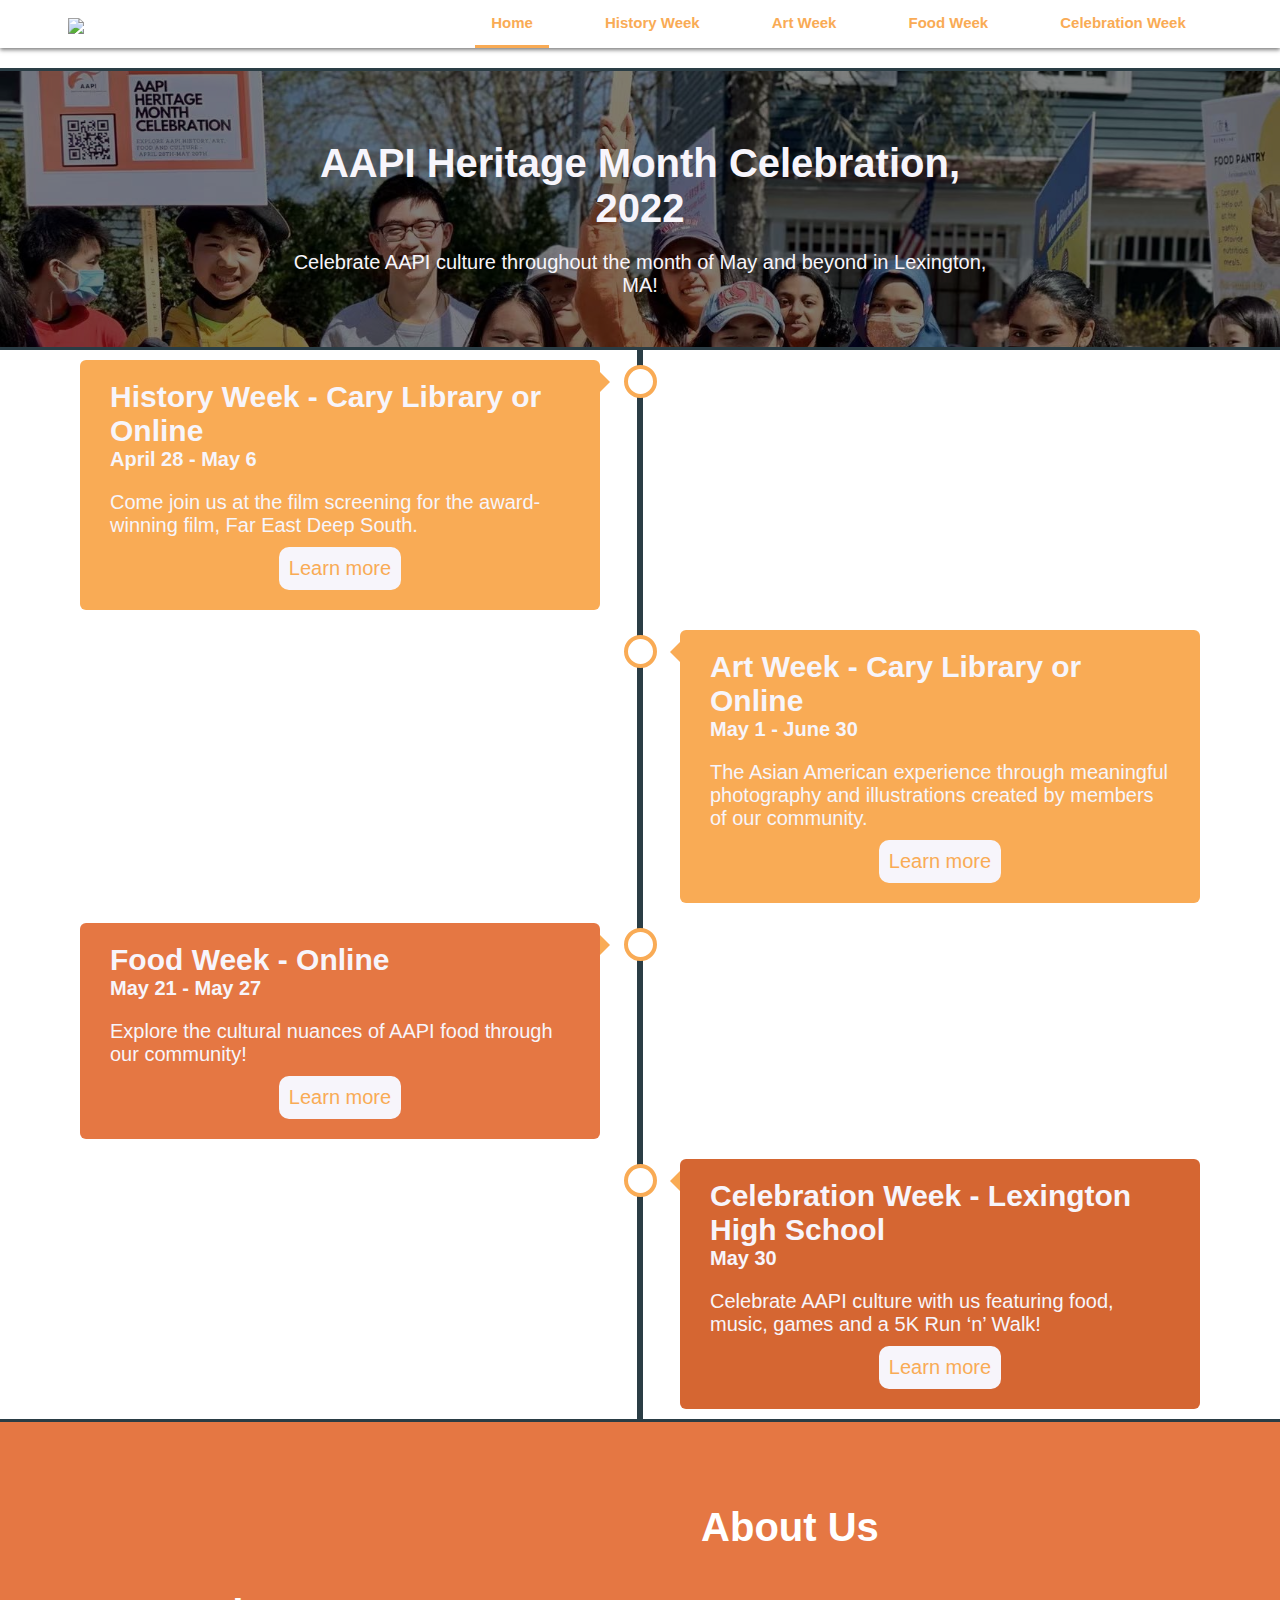
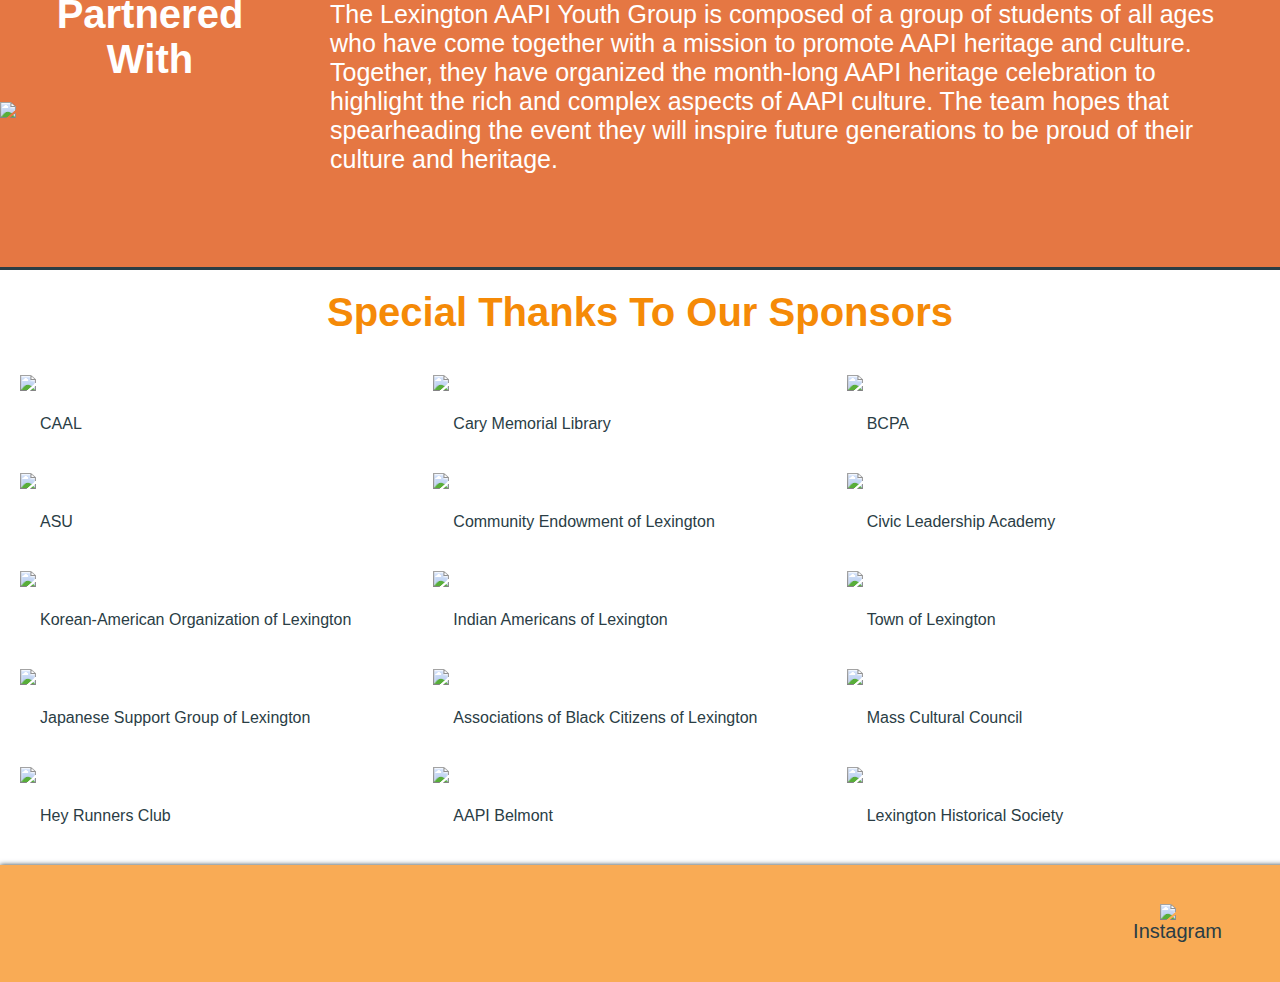
==== commit 5254c357: "Update index.html" ====
--- a/index.html
+++ b/index.html
@@ -150,7 +150,13 @@
         <h1 class="header">Special Thanks To Our Sponsors</h1>
         <div class = "sponsors photo_wrapper wrapper">
             <div class="sponsor_wrapper">
-                <img src="images/Sponsors/cary.png" style="width: 100px;" class="logo">
+                <img src="images/Sponsors/CAAL-logo.jpg" style="width: 130px;" class="logo">
+                <p class="sponsor_description">
+                    CAAL
+                </p>
+            </div>
+            <div class="sponsor_wrapper">
+                <img src="images/Sponsors/cary.png" style="width: 90px;" class="logo">
                 <p class="sponsor_description">
                     Cary Memorial Library
                 </p>
@@ -162,13 +168,13 @@
                 </p>
             </div>
             <div class="sponsor_wrapper">
-                <img src="images/Sponsors/ASU.jpg" style="width: 100px;" class="logo">
+                <img src="images/Sponsors/ASU.jpg" style="width: 110px;" class="logo">
                 <p class="sponsor_description">
                     ASU
                 </p>
             </div>
             <div class="sponsor_wrapper">
-                <img src="images/Sponsors/CEL_Main_Horiz.png" style="width: 100px;" class="logo">
+                <img src="images/Sponsors/CEL_Main_Horiz.png" style="width: 110px;" class="logo">
                 <p class="sponsor_description">
                     Community Endowment of Lexington
                 </p>
@@ -180,19 +186,19 @@
                 </p>
             </div>
             <div class="sponsor_wrapper">
-                <img src="images/Sponsors/KOLex.jpg" style="width: 100px;" class="logo">
+                <img src="images/Sponsors/KOLex.jpg" style="width: 90px;" class="logo">
                 <p class="sponsor_description">
                     Korean-American Organization of Lexington
                 </p>
             </div>
             <div class="sponsor_wrapper">
-                <img src="images/Sponsors/IAL.jpeg" style="width: 100px;" class="logo">
+                <img src="images/Sponsors/IAL.jpeg" style="width: 110px;" class="logo">
                 <p class="sponsor_description">
                     Indian Americans of Lexington
                 </p>
             </div>
             <div class="sponsor_wrapper">
-                <img src="images/Sponsors/Town of Lexington.png" style="width: 100px;" class="logo">
+                <img src="images/Sponsors/Town of Lexington.png" style="width: 120px;" class="logo">
                 <p class="sponsor_description">
                     Town of Lexington
                 </p>
@@ -216,7 +222,7 @@
                 </p>
             </div>
             <div class="sponsor_wrapper">
-                <img src="images/Sponsors/Hey_Runners.jpg" style="width: 100px;" class="logo">
+                <img src="images/Sponsors/Hey_Runners.jpg" style="width: 120px;" class="logo">
                 <p class="sponsor_description">
                     Hey Runners Club
                 </p>
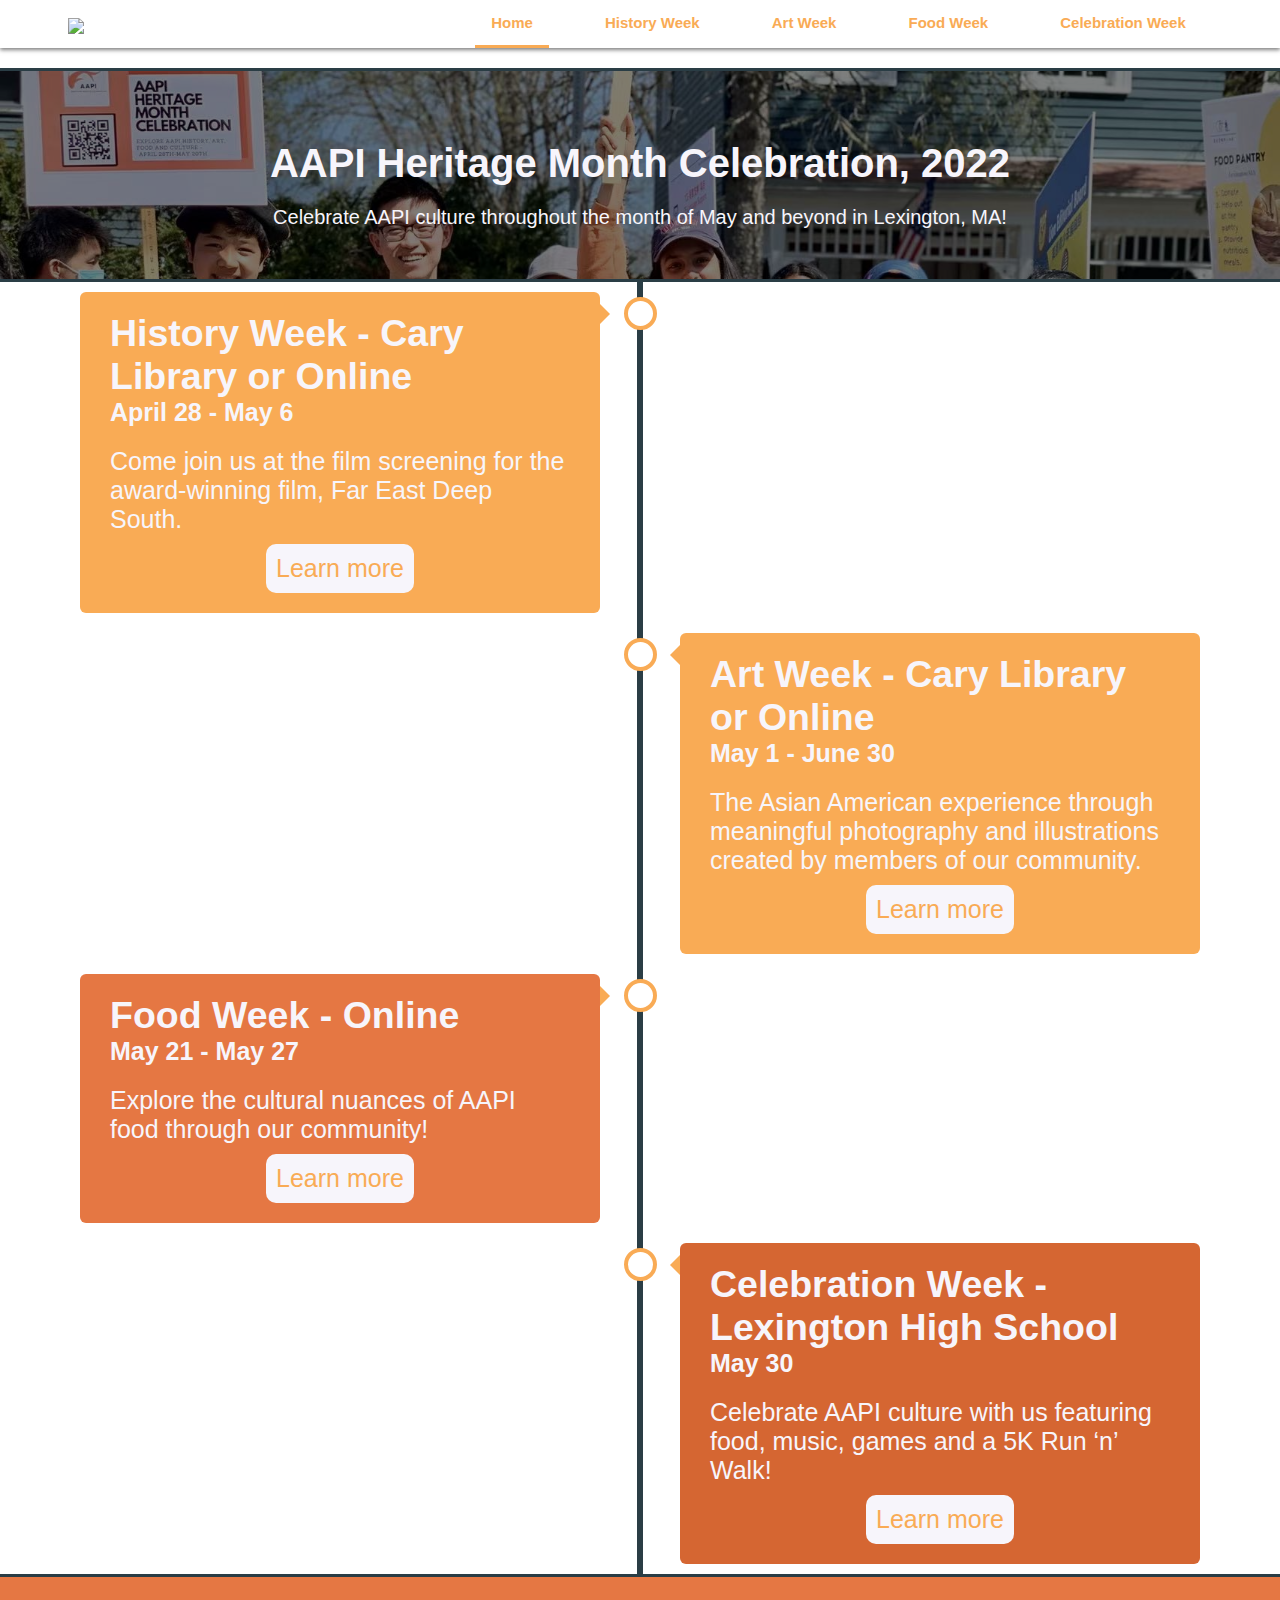
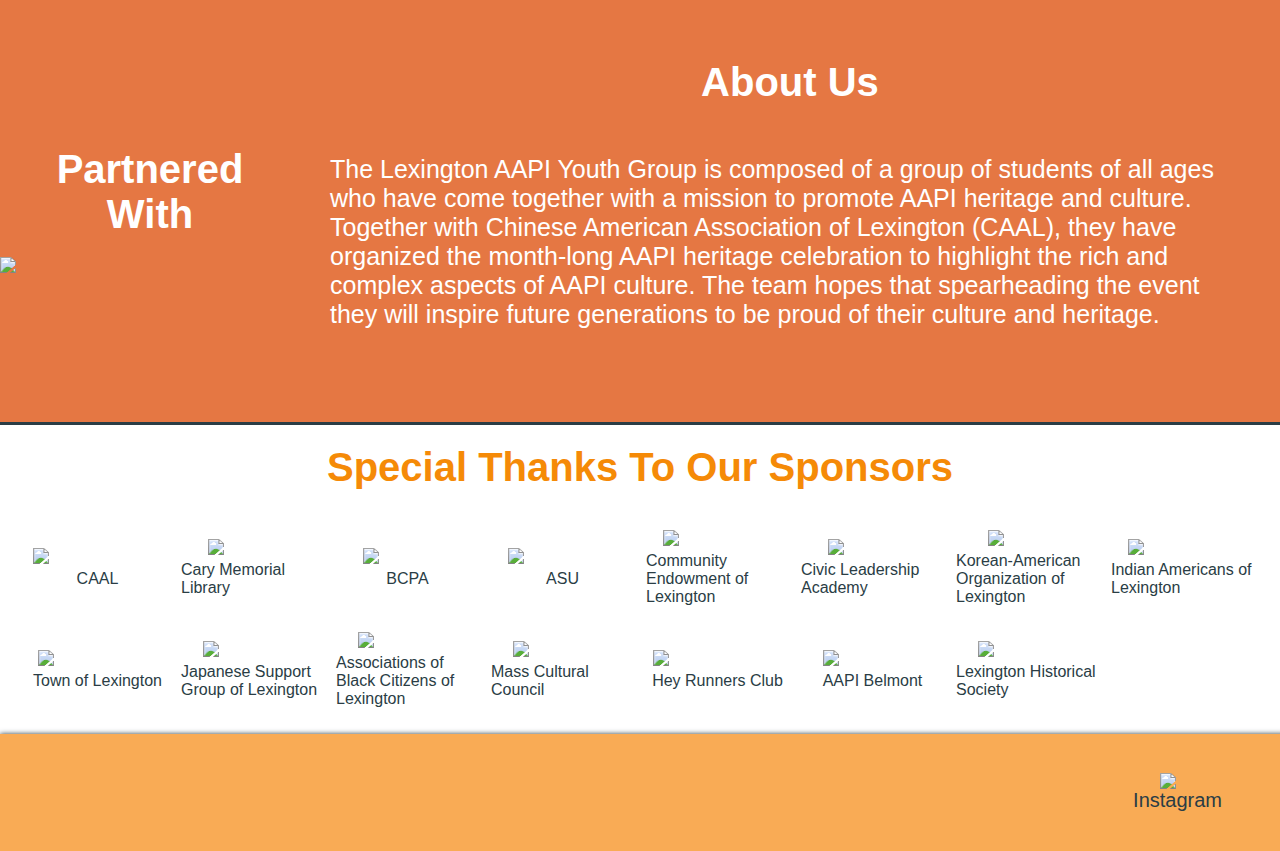
==== commit 0159e390: "Update index.html" ====
--- a/index.html
+++ b/index.html
@@ -139,7 +139,7 @@
             <h1 class="header">About Us</h1>
             <p class="about_description">
                 The Lexington AAPI Youth Group is composed of a group of students of all ages who have come together with a mission to promote AAPI heritage and culture. 
-                Together, they have organized the month-long AAPI heritage celebration to highlight the rich and complex aspects of AAPI culture. 
+                Together with Chinese American Association of Lexington (CAAL), they have organized the month-long AAPI heritage celebration to highlight the rich and complex aspects of AAPI culture. 
                 The team hopes that spearheading the event they will inspire future generations to be proud of their culture and heritage.
             </p>
         </div>
@@ -162,7 +162,7 @@
                 </p>
             </div>
             <div class="sponsor_wrapper">
-                <img src="images/Sponsors/BCPA.jpg" style="width: 100px;" class="logo">
+                <img src="images/Sponsors/BCPA.jpg" style="width: 90px;" class="logo">
                 <p class="sponsor_description">
                     BCPA
                 </p>
@@ -180,13 +180,13 @@
                 </p>
             </div>
             <div class="sponsor_wrapper">
-                <img src="images/Sponsors/CLA logo.png" style="width: 100px;" class="logo">
+                <img src="images/Sponsors/CLA logo.png" style="width: 90px;" class="logo">
                 <p class="sponsor_description">
                     Civic Leadership Academy
                 </p>
             </div>
             <div class="sponsor_wrapper">
-                <img src="images/Sponsors/KOLex.jpg" style="width: 90px;" class="logo">
+                <img src="images/Sponsors/KOLex.jpg" style="width: 80px;" class="logo">
                 <p class="sponsor_description">
                     Korean-American Organization of Lexington
                 </p>
@@ -222,7 +222,7 @@
                 </p>
             </div>
             <div class="sponsor_wrapper">
-                <img src="images/Sponsors/Hey_Runners.jpg" style="width: 120px;" class="logo">
+                <img src="images/Sponsors/Hey_Runners.jpg" style="width: 130px;" class="logo">
                 <p class="sponsor_description">
                     Hey Runners Club
                 </p>
--- a/css/main.css
+++ b/css/main.css
@@ -15,7 +15,7 @@
 .blurb {
     grid-column: 2;
     padding: 50px;
-    max-width: 800px;
+    max-width: 900px;
     justify-self: center;
 }
 .banner {
@@ -54,7 +54,7 @@
 .body_wrapper{
     background-image:url('./images/home_background.jpg');
     background-size: cover;
-    font-size: 20px;
+    font-size: var(--med_text);
     grid-column: 2 / 4;
     width:100%;
 }
@@ -63,7 +63,7 @@
         display: flex;
     }
     .main_blurb {
-        font-size: 10px;
+        font-size: var(--subtitle_text);
     }
     .blurb {
         padding: 10px;
@@ -98,7 +98,7 @@
     align-items: center;
 }
 .about_description {
-    font-size: 25px;
+    font-size: var(--med_text);
     margin: 30px;
 }
 .partnered_row {
@@ -119,16 +119,22 @@
     max-height: none;
 
     display: grid;
-    grid-template-columns: 1fr 1fr 1fr;
+    grid-template-columns: 1fr 1fr 1fr 1fr 1fr 1fr 1fr 1fr;
     row-gap: 20px;
     padding: 20px;
+}
+.sponsor_wrapper {
+    display: flex;
+    flex-direction: column;
+    justify-content: center;
+    align-items: center;
 }
 .logo {
     justify-self: center;
     align-self: center;
 }
 .sponsor_description {
-    margin: 20px;
+    margin: 6px;
     color: var(--dark);
 }
 
@@ -144,6 +150,16 @@
     .about_image {
         width: 80%;
     }
+
+    .sponsors {
+        display: flex;
+        flex-direction: row;
+        flex-wrap: wrap;
+        justify-content: space-around;
+    }
+    .sponsor_wrapper {
+        margin: 6px;
+    }
 }
 @media screen and (max-width: 650px) {
     .main_wrapper {
@@ -154,6 +170,7 @@
         flex-direction: column;
     }
     .sponsors {
+        display: grid;
         grid-template-columns: 1fr 1fr;
     }
-}+}
